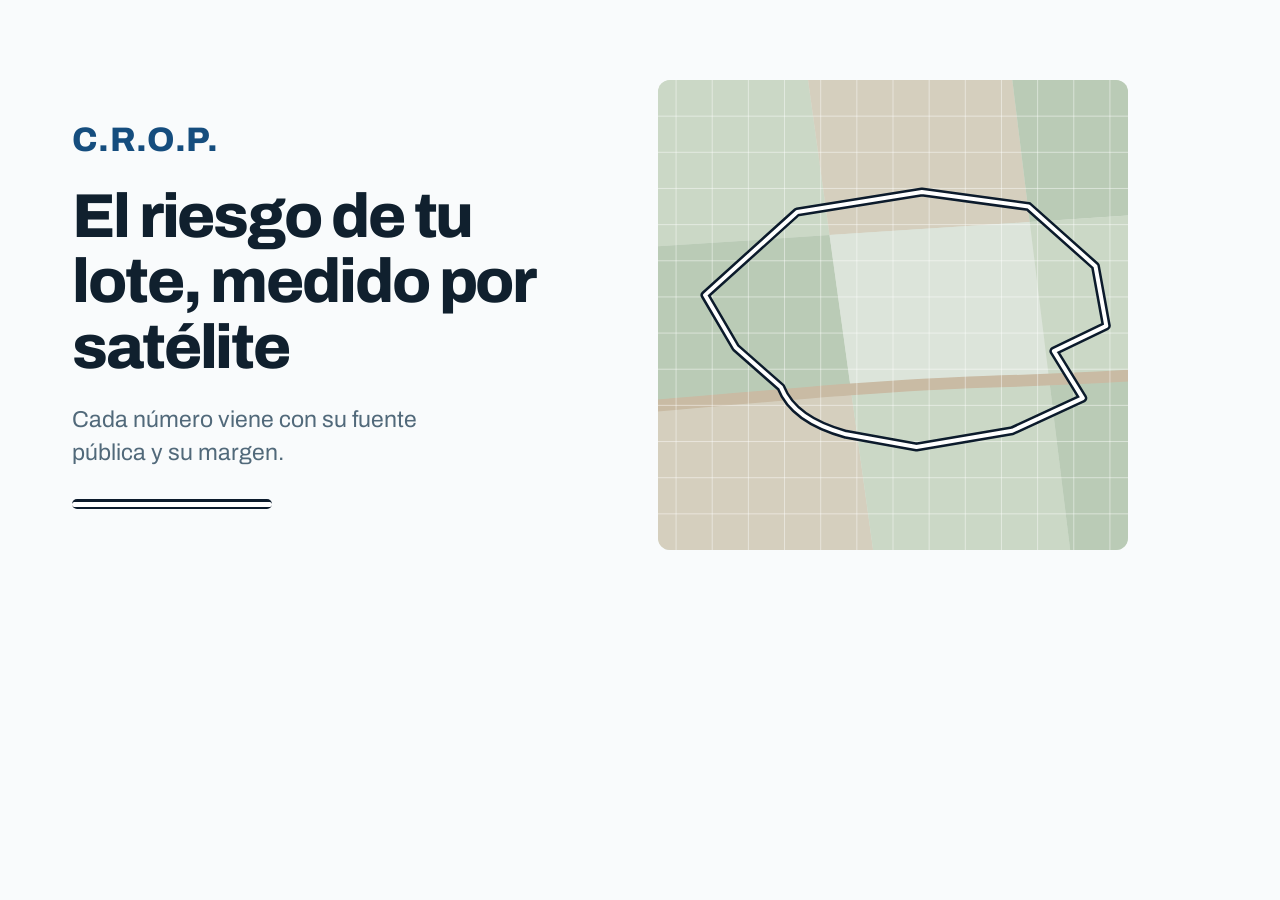
==== assets/og.html @ ff592888 "Landing page de C.R.O.P. Página estática de una pantalla larga: index.html, styles.css y assets. Sin" ====
<!doctype html>
<html lang="es-AR"><head><meta charset="utf-8">
<title>C.R.O.P. — imagen para compartir</title>
<style>
  /* Archivo (subset latin, OFL) embebida para que el render no dependa
     de la red: Chromium no puede resolver fonts.googleapis.com detrás
     del proxy y la imagen salía con la tipografía del sistema. */
  @font-face{font-family:"Archivo";font-style:normal;font-weight:100 900;
    font-display:block;src:url([data-uri]) format("woff2");}
  :root{
    --verde:#1A6C4A; --azul:#154D7E; --bg:#F9FBFC;
    --tinta:#10202E; --tinta-2:#51697A; --borde:#E3E9ED;
    --casing-halo:#0C1B2C; --casing-core:#FFFFFF;
    --terr-0:#DCE4DA; --terr-1:#CBD8C6; --terr-2:#BACBB6;
    --terr-3:#D5CFBE; --terr-camino:#C9BBA4;
  }
  *{box-sizing:border-box;margin:0}
  html,body{width:1200px;height:630px;overflow:hidden}
  body{
    background:var(--bg); color:var(--tinta);
    font-family:"Archivo",system-ui,sans-serif;
    font-variant-numeric:tabular-nums lining-nums;
    display:grid; grid-template-columns:1fr 470px;
    align-items:center; gap:56px; padding:70px 72px;
  }
  .word{font-size:34px;font-weight:800;color:var(--azul);letter-spacing:.01em}
  h1{font-size:62px;font-weight:800;letter-spacing:-.034em;line-height:1.06;margin-top:26px;max-width:13ch}
  p{margin-top:22px;font-size:23px;line-height:1.45;color:var(--tinta-2);max-width:30ch}
  .rule{margin-top:30px;width:200px;height:10px;background:var(--casing-halo);border-radius:5px;position:relative}
  .rule::after{content:"";position:absolute;left:0;top:2.8px;width:100%;height:4.4px;background:var(--casing-core);border-radius:3px}
  svg{width:470px;height:470px;border-radius:12px;display:block}
  .grilla path{fill:none;stroke:#fff;stroke-width:1;opacity:.5}
  .halo{fill:none;stroke:var(--casing-halo);stroke-width:10;stroke-linejoin:round}
  .core{fill:none;stroke:var(--casing-core);stroke-width:4.4;stroke-linejoin:round}
</style></head>
<body>
  <div>
    <div class="word">C.R.O.P.</div>
    <h1>El riesgo de tu lote, medido por satélite</h1>
    <p>Cada número viene con su fuente pública y su margen.</p>
    <div class="rule"></div>
  </div>
  <svg viewBox="0 0 640 520" preserveAspectRatio="xMidYMid slice">
    <clipPath id="m"><rect width="640" height="520" rx="10"/></clipPath>
    <g clip-path="url(#m)">
      <rect width="640" height="520" fill="var(--terr-0)"/>
      <path d="M0.0 0.0 L226.0 0.0 L249.8 171.6 L0.0 188.0 Z" fill="var(--terr-1)"/>
      <path d="M226.0 0.0 L452.0 0.0 L471.3 157.1 L249.8 171.6 Z" fill="var(--terr-3)"/>
      <path d="M452.0 0.0 L640.0 0.0 L640.0 146.0 L471.3 157.1 Z" fill="var(--terr-2)"/>
      <path d="M0.0 188.0 L249.8 171.6 L273.7 344.3 L0.0 358.0 Z" fill="var(--terr-2)"/>
      <path d="M249.8 171.6 L471.3 157.1 L493.0 333.3 L273.7 344.3 Z" fill="var(--terr-0)"/>
      <path d="M471.3 157.1 L640.0 146.0 L640.0 326.0 L493.0 333.3 Z" fill="var(--terr-1)"/>
      <path d="M0.0 358.0 L273.7 344.3 L298.0 520.0 L0.0 520.0 Z" fill="var(--terr-3)"/>
      <path d="M273.7 344.3 L493.0 333.3 L516.0 520.0 L298.0 520.0 Z" fill="var(--terr-1)"/>
      <path d="M493.0 333.3 L640.0 326.0 L640.0 520.0 L516.0 520.0 Z" fill="var(--terr-2)"/>
      <!-- un camino de tierra, que es uno de los fondos difíciles reales -->
      <path d="M-10 366 C 160 352, 300 338, 420 334 C 520 331, 580 328, 650 322"
            fill="none" stroke="var(--terr-camino)" stroke-width="13"/>

      <g class="grilla">
        <path d="M40 0V520M80 0V520M120 0V520M160 0V520M200 0V520M240 0V520M280 0V520M320 0V520M360 0V520M400 0V520M440 0V520M480 0V520M520 0V520M560 0V520M600 0V520"/>
        <path d="M0 40H640M0 80H640M0 120H640M0 160H640M0 200H640M0 240H640M0 280H640M0 320H640M0 360H640M0 400H640M0 440H640M0 480H640"/>
      </g>
    </g>
    <path class="halo" d="M112 238 L214 146 L352 124 L470 140 L544 206 L556 272 L498 300 L530 352 L452 388 L346 406 L268 392 Q210 376 196 340 L146 296 Z"/>
    <path class="core" d="M112 238 L214 146 L352 124 L470 140 L544 206 L556 272 L498 300 L530 352 L452 388 L346 406 L268 392 Q210 376 196 340 L146 296 Z"/>
  </svg>
</body></html>
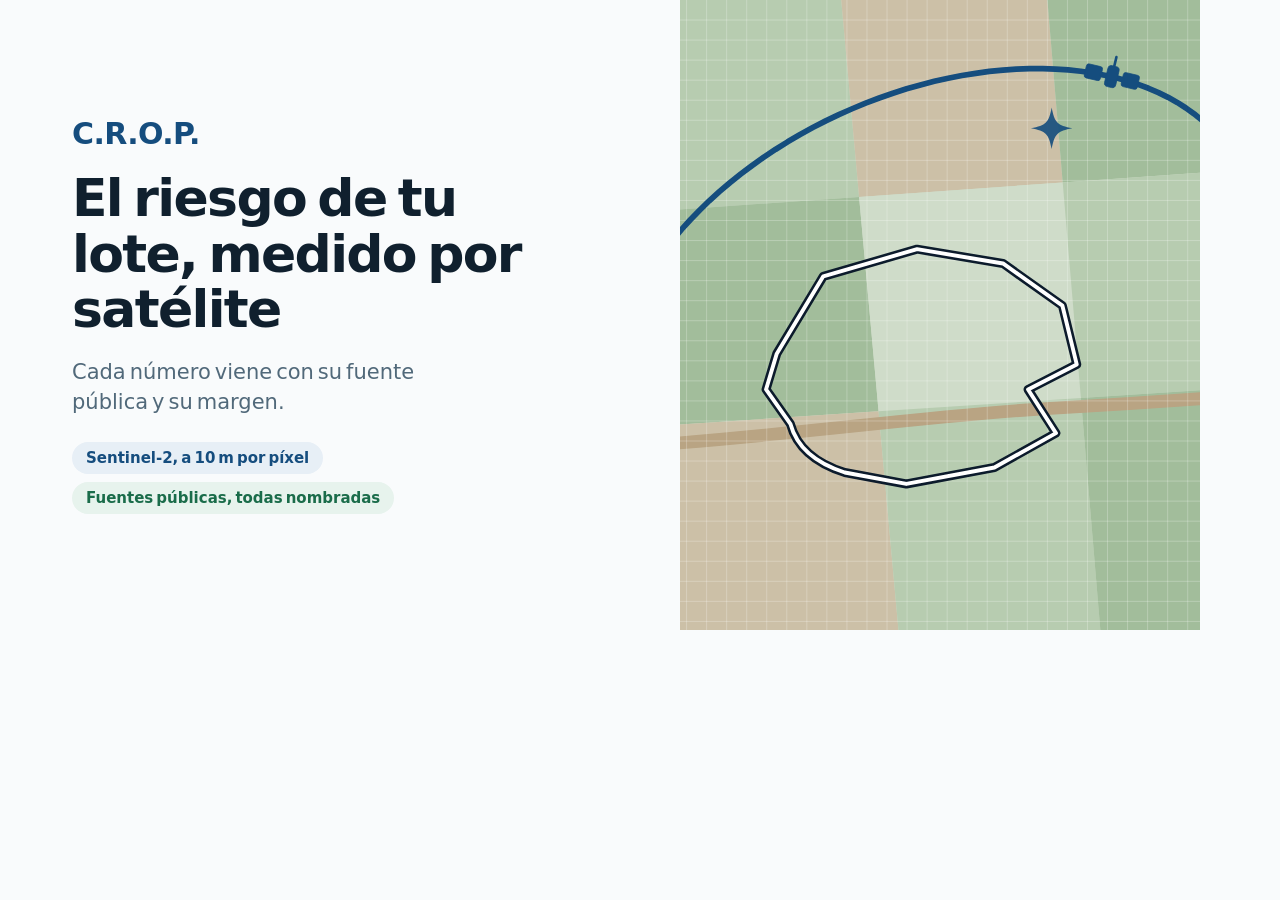
==== commit 1cc52cc0: "Rediseño: composición de escritorio, la órbita del isotipo y más color de marca La página pasa a est" ====
--- a/assets/og.html
+++ b/assets/og.html
@@ -2,17 +2,19 @@
 <html lang="es-AR"><head><meta charset="utf-8">
 <title>C.R.O.P. — imagen para compartir</title>
 <style>
-  /* Archivo (subset latin, OFL) embebida para que el render no dependa
-     de la red: Chromium no puede resolver fonts.googleapis.com detrás
-     del proxy y la imagen salía con la tipografía del sistema. */
+  /* Archivo (subset latin, OFL) embebida: Chromium no puede resolver
+     fonts.googleapis.com detrás del proxy y la imagen salía con la
+     tipografía del sistema. Así el render no depende de la red. */
   @font-face{font-family:"Archivo";font-style:normal;font-weight:100 900;
-    font-display:block;src:url([data-uri]) format("woff2");}
+    font-stretch:62% 125%;font-display:block;
+    src:url([data-uri]) format("woff2");}
   :root{
     --verde:#1A6C4A; --azul:#154D7E; --bg:#F9FBFC;
-    --tinta:#10202E; --tinta-2:#51697A; --borde:#E3E9ED;
+    --tinta:#10202E; --tinta-2:#51697A;
+    --est-azul:#E7EFF6; --est-verde:#E7F3ED;
     --casing-halo:#0C1B2C; --casing-core:#FFFFFF;
-    --terr-0:#DCE4DA; --terr-1:#CBD8C6; --terr-2:#BACBB6;
-    --terr-3:#D5CFBE; --terr-camino:#C9BBA4;
+    --terr-0:#CFDCC9; --terr-1:#B7CCB0; --terr-2:#A2BD9B;
+    --terr-3:#CCC0A7; --terr-camino:#B9A483;
   }
   *{box-sizing:border-box;margin:0}
   html,body{width:1200px;height:630px;overflow:hidden}
@@ -20,49 +22,91 @@
     background:var(--bg); color:var(--tinta);
     font-family:"Archivo",system-ui,sans-serif;
     font-variant-numeric:tabular-nums lining-nums;
-    display:grid; grid-template-columns:1fr 470px;
-    align-items:center; gap:56px; padding:70px 72px;
+    display:grid; grid-template-columns:1fr 520px; align-items:stretch;
   }
-  .word{font-size:34px;font-weight:800;color:var(--azul);letter-spacing:.01em}
-  h1{font-size:62px;font-weight:800;letter-spacing:-.034em;line-height:1.06;margin-top:26px;max-width:13ch}
-  p{margin-top:22px;font-size:23px;line-height:1.45;color:var(--tinta-2);max-width:30ch}
-  .rule{margin-top:30px;width:200px;height:10px;background:var(--casing-halo);border-radius:5px;position:relative}
-  .rule::after{content:"";position:absolute;left:0;top:2.8px;width:100%;height:4.4px;background:var(--casing-core);border-radius:3px}
-  svg{width:470px;height:470px;border-radius:12px;display:block}
-  .grilla path{fill:none;stroke:#fff;stroke-width:1;opacity:.5}
-  .halo{fill:none;stroke:var(--casing-halo);stroke-width:10;stroke-linejoin:round}
-  .core{fill:none;stroke:var(--casing-core);stroke-width:4.4;stroke-linejoin:round}
+  .txt{padding:0 56px 0 72px;display:flex;flex-direction:column;justify-content:center;height:630px}
+  .word{font-size:30px;font-weight:800;font-stretch:114%;letter-spacing:-.02em;color:var(--azul)}
+  h1{font-size:52px;font-weight:800;font-stretch:114%;letter-spacing:-.032em;
+     line-height:1.06;margin-top:20px;max-width:15ch}
+  .lede{margin-top:20px;font-size:21px;line-height:1.45;color:var(--tinta-2);max-width:30ch}
+  .chips{display:flex;flex-wrap:wrap;gap:8px;margin-top:24px}
+  .chip{font-size:15px;font-weight:600;padding:7px 14px;border-radius:100px}
+  .c-azul{background:var(--est-azul);color:var(--azul)}
+  .c-verde{background:var(--est-verde);color:var(--verde)}
+  .fig{width:520px;height:630px;overflow:hidden}
+  svg{width:100%;height:100%;display:block}
+  .grilla path{fill:none;stroke:#fff;stroke-width:1;opacity:.34}
+  .orbita{fill:none;stroke:var(--azul);stroke-width:8;stroke-linecap:round;stroke-linejoin:round}
+  .contorno__halo{fill:none;stroke:var(--casing-halo);stroke-width:9;stroke-linejoin:round;stroke-linecap:round}
+  .contorno__nucleo{fill:none;stroke:var(--casing-core);stroke-width:3.9;stroke-linejoin:round;stroke-linecap:round}
+  .sat{fill:var(--azul);stroke:var(--azul)}
+  .destello{fill:var(--azul);opacity:.9}
 </style></head>
 <body>
-  <div>
+  <div class="txt">
     <div class="word">C.R.O.P.</div>
     <h1>El riesgo de tu lote, medido por satélite</h1>
-    <p>Cada número viene con su fuente pública y su margen.</p>
-    <div class="rule"></div>
+    <p class="lede">Cada número viene con su fuente pública y su margen.</p>
+    <div class="chips">
+      <span class="chip c-azul">Sentinel-2, a 10 m por píxel</span>
+      <span class="chip c-verde">Fuentes públicas, todas nombradas</span>
+    </div>
   </div>
-  <svg viewBox="0 0 640 520" preserveAspectRatio="xMidYMid slice">
-    <clipPath id="m"><rect width="640" height="520" rx="10"/></clipPath>
-    <g clip-path="url(#m)">
-      <rect width="640" height="520" fill="var(--terr-0)"/>
-      <path d="M0.0 0.0 L226.0 0.0 L249.8 171.6 L0.0 188.0 Z" fill="var(--terr-1)"/>
-      <path d="M226.0 0.0 L452.0 0.0 L471.3 157.1 L249.8 171.6 Z" fill="var(--terr-3)"/>
-      <path d="M452.0 0.0 L640.0 0.0 L640.0 146.0 L471.3 157.1 Z" fill="var(--terr-2)"/>
-      <path d="M0.0 188.0 L249.8 171.6 L273.7 344.3 L0.0 358.0 Z" fill="var(--terr-2)"/>
-      <path d="M249.8 171.6 L471.3 157.1 L493.0 333.3 L273.7 344.3 Z" fill="var(--terr-0)"/>
-      <path d="M471.3 157.1 L640.0 146.0 L640.0 326.0 L493.0 333.3 Z" fill="var(--terr-1)"/>
-      <path d="M0.0 358.0 L273.7 344.3 L298.0 520.0 L0.0 520.0 Z" fill="var(--terr-3)"/>
-      <path d="M273.7 344.3 L493.0 333.3 L516.0 520.0 L298.0 520.0 Z" fill="var(--terr-1)"/>
-      <path d="M493.0 333.3 L640.0 326.0 L640.0 520.0 L516.0 520.0 Z" fill="var(--terr-2)"/>
-      <!-- un camino de tierra, que es uno de los fondos difíciles reales -->
-      <path d="M-10 366 C 160 352, 300 338, 420 334 C 520 331, 580 328, 650 322"
-            fill="none" stroke="var(--terr-camino)" stroke-width="13"/>
+  <div class="fig">
+    <svg viewBox="0 0 820 880" preserveAspectRatio="xMidYMid slice">
+      <defs>
+        <clipPath id="marco"><rect width="820" height="880"/></clipPath>
+        <g id="sat">
+          <rect x="-8" y="-15" width="16" height="30" rx="5"/>
+          <rect x="-38" y="-10" width="23" height="20" rx="3.5"/>
+          <rect x="15" y="-10" width="23" height="20" rx="3.5"/>
+          <path d="M-15 0h-1M15 0h1" stroke-width="4.5" stroke-linecap="round"/>
+          <path d="M0 -15 V-28" stroke-width="3.6" stroke-linecap="round" fill="none"/>
+        </g>
+      </defs>
+      <g clip-path="url(#marco)">
+      <!-- parcelas: dibujo plano, nunca una captura -->
+      <rect width="820" height="880" fill="var(--terr-0)"/>
+      <path d="M0.0 0.0 L272.0 0.0 L297.0 275.0 L0.0 296.0 Z" fill="var(--terr-1)"/>
+      <path d="M272.0 0.0 L560.0 0.0 L581.4 254.9 L297.0 275.0 Z" fill="var(--terr-3)"/>
+      <path d="M560.0 0.0 L820.0 0.0 L820.0 238.0 L581.4 254.9 Z" fill="var(--terr-2)"/>
+      <path d="M0.0 296.0 L297.0 275.0 L324.2 574.6 L0.0 596.0 Z" fill="var(--terr-2)"/>
+      <path d="M297.0 275.0 L581.4 254.9 L606.8 556.0 L324.2 574.6 Z" fill="var(--terr-0)"/>
+      <path d="M581.4 254.9 L820.0 238.0 L820.0 542.0 L606.8 556.0 Z" fill="var(--terr-1)"/>
+      <path d="M0.0 596.0 L324.2 574.6 L352.0 880.0 L0.0 880.0 Z" fill="var(--terr-3)"/>
+      <path d="M324.2 574.6 L606.8 556.0 L634.0 880.0 L352.0 880.0 Z" fill="var(--terr-1)"/>
+      <path d="M606.8 556.0 L820.0 542.0 L820.0 880.0 L634.0 880.0 Z" fill="var(--terr-2)"/>
 
+      <!-- camino vecinal, pegado a la linde de abajo -->
+      <path d="M-20 624 C 200 608, 400 580, 570 570 C 690 563, 760 558, 840 552"
+            fill="none" stroke="var(--terr-camino)" stroke-width="18"/>
+
+      <!-- grilla de 10 m: cada celda es un píxel de Sentinel-2 -->
       <g class="grilla">
-        <path d="M40 0V520M80 0V520M120 0V520M160 0V520M200 0V520M240 0V520M280 0V520M320 0V520M360 0V520M400 0V520M440 0V520M480 0V520M520 0V520M560 0V520M600 0V520"/>
-        <path d="M0 40H640M0 80H640M0 120H640M0 160H640M0 200H640M0 240H640M0 280H640M0 320H640M0 360H640M0 400H640M0 440H640M0 480H640"/>
+        <path d="M28 0V880M56 0V880M84 0V880M112 0V880M140 0V880M168 0V880M196 0V880M224 0V880M252 0V880M280 0V880M308 0V880M336 0V880M364 0V880M392 0V880M420 0V880M448 0V880M476 0V880M504 0V880M532 0V880M560 0V880M588 0V880M616 0V880M644 0V880M672 0V880M700 0V880M728 0V880M756 0V880M784 0V880M812 0V880"/>
+        <path d="M0 28H820M0 56H820M0 84H820M0 112H820M0 140H820M0 168H820M0 196H820M0 224H820M0 252H820M0 280H820M0 308H820M0 336H820M0 364H820M0 392H820M0 420H820M0 448H820M0 476H820M0 504H820M0 532H820M0 560H820M0 588H820M0 616H820M0 644H820M0 672H820M0 700H820M0 728H820M0 756H820M0 784H820M0 812H820M0 840H820M0 868H820"/>
       </g>
-    </g>
-    <path class="halo" d="M112 238 L214 146 L352 124 L470 140 L544 206 L556 272 L498 300 L530 352 L452 388 L346 406 L268 392 Q210 376 196 340 L146 296 Z"/>
-    <path class="core" d="M112 238 L214 146 L352 124 L470 140 L544 206 L556 272 L498 300 L530 352 L452 388 L346 406 L268 392 Q210 376 196 340 L146 296 Z"/>
-  </svg>
+
+      <!-- la órbita del isotipo. Se dibuja antes que el lote, así pasa
+           por detrás de él, igual que en el logo. -->
+      <path class="orbita" pathLength="100" d="M-8.2 657.4 L-15.6 646.6 L-22.3 635.4 L-28.2 623.8 L-33.2 611.9 L-37.5 599.6 L-40.9 586.9 L-43.5 574.0 L-45.3 560.8 L-46.2 547.4 L-46.3 533.7 L-45.6 519.9 L-44.0 505.9 L-41.6 491.7 L-38.4 477.4 L-34.3 463.1 L-29.4 448.7 L-23.8 434.2 L-17.3 419.7 L-10.0 405.3 L-2.0 390.9 L6.7 376.5 L16.3 362.3 L26.5 348.2 L37.4 334.3 L49.0 320.5 L61.3 306.9 L74.2 293.6 L87.7 280.5 L101.8 267.7 L116.5 255.2 L131.7 243.1 L147.4 231.3 L163.5 219.8 L180.1 208.8 L197.2 198.1 L214.6 187.9 L232.3 178.2 L250.4 168.9 L268.7 160.1 L287.3 151.9 L306.1 144.1 L325.1 136.9 L344.2 130.2 L363.4 124.1 L382.7 118.6 L402.0 113.6 L421.4 109.3 L440.6 105.5 L459.8 102.4 L478.9 99.8 L497.9 97.9 L516.6 96.6 L535.2 96.0 L553.5 95.9 L571.5 96.5 L589.2 97.7 L606.5 99.5 L623.4 102.0 L639.9 105.1 L656.0 108.7 L671.6 113.0 L686.7 117.9 L701.2 123.3 L715.2 129.4 L728.6 136.0 L741.3 143.1 L753.5 150.8 L764.9 159.0 L775.7 167.7 L785.8 177.0 L795.2 186.6 L803.8 196.8 L811.6 207.4 L818.7 218.3 L825.0 229.7 L830.5 241.5 L835.2 253.6 L839.1 266.1 L842.2 278.8"/>
+
+      <!-- el lote, con el contorno de doble línea (casing) -->
+      <g class="contorno">
+        <path class="contorno__halo" pathLength="100" vector-effect="non-scaling-stroke"
+          d="M182 494 L247 386 L378 348 L498 368 L581 427 L601 509 L533 544 L572 605 L486 653 L363 676 L277 660 Q214 640 201 592 L167 544 Z"/>
+        <path class="contorno__nucleo" pathLength="100" vector-effect="non-scaling-stroke"
+          d="M182 494 L247 386 L378 348 L498 368 L581 427 L601 509 L533 544 L572 605 L486 653 L363 676 L277 660 Q214 640 201 592 L167 544 Z"/>
+      </g>
+
+      <!-- el satélite apoyado sobre la órbita, y el destello del isotipo -->
+      <g class="sat" transform="translate(650 107) rotate(13.3)">
+        <use href="#sat"/>
+      </g>
+      <path class="destello"
+            d="M566 150 c4 21 8 25 29 29 c-21 4 -25 8 -29 29 c-4 -21 -8 -25 -29 -29 c21 -4 25 -8 29 -29 Z"/>
+
+      </g>
+    </svg>
+  </div>
 </body></html>
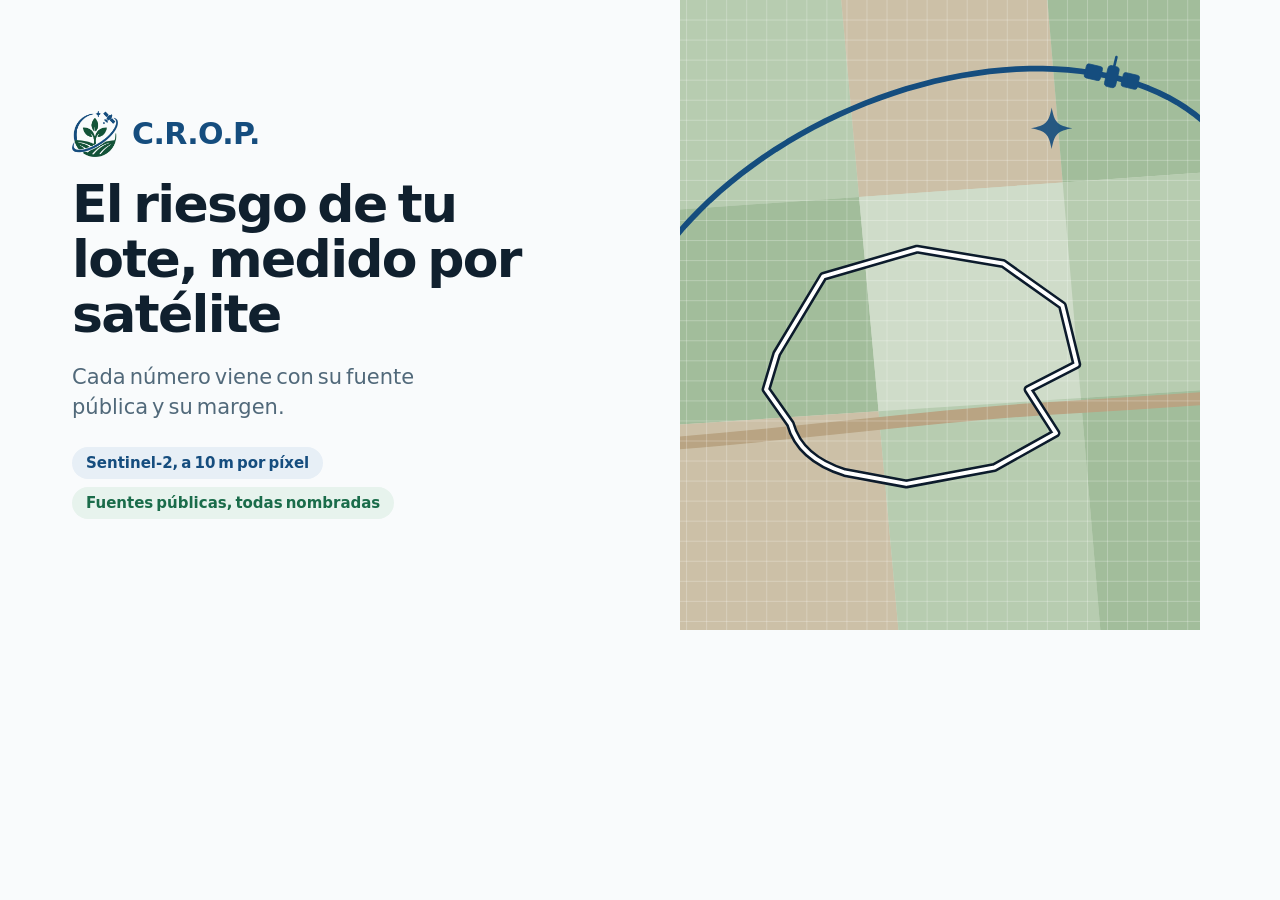
==== commit dde0ccee: "Cablea los logos reales, optimizados y medidos El equipo subió logo-full.png y logo-icon.png. Quedan" ====
--- a/assets/og.html
+++ b/assets/og.html
@@ -25,7 +25,9 @@
     display:grid; grid-template-columns:1fr 520px; align-items:stretch;
   }
   .txt{padding:0 56px 0 72px;display:flex;flex-direction:column;justify-content:center;height:630px}
-  .word{font-size:30px;font-weight:800;font-stretch:114%;letter-spacing:-.02em;color:var(--azul)}
+  .word{display:flex;align-items:center;gap:14px;font-size:30px;font-weight:800;
+        font-stretch:114%;letter-spacing:-.02em;color:var(--azul)}
+  .word img{width:46px;height:auto;display:block}
   h1{font-size:52px;font-weight:800;font-stretch:114%;letter-spacing:-.032em;
      line-height:1.06;margin-top:20px;max-width:15ch}
   .lede{margin-top:20px;font-size:21px;line-height:1.45;color:var(--tinta-2);max-width:30ch}
@@ -44,7 +46,7 @@
 </style></head>
 <body>
   <div class="txt">
-    <div class="word">C.R.O.P.</div>
+    <div class="word"><img src="logo-mark.png" alt=""><span>C.R.O.P.</span></div>
     <h1>El riesgo de tu lote, medido por satélite</h1>
     <p class="lede">Cada número viene con su fuente pública y su margen.</p>
     <div class="chips">
